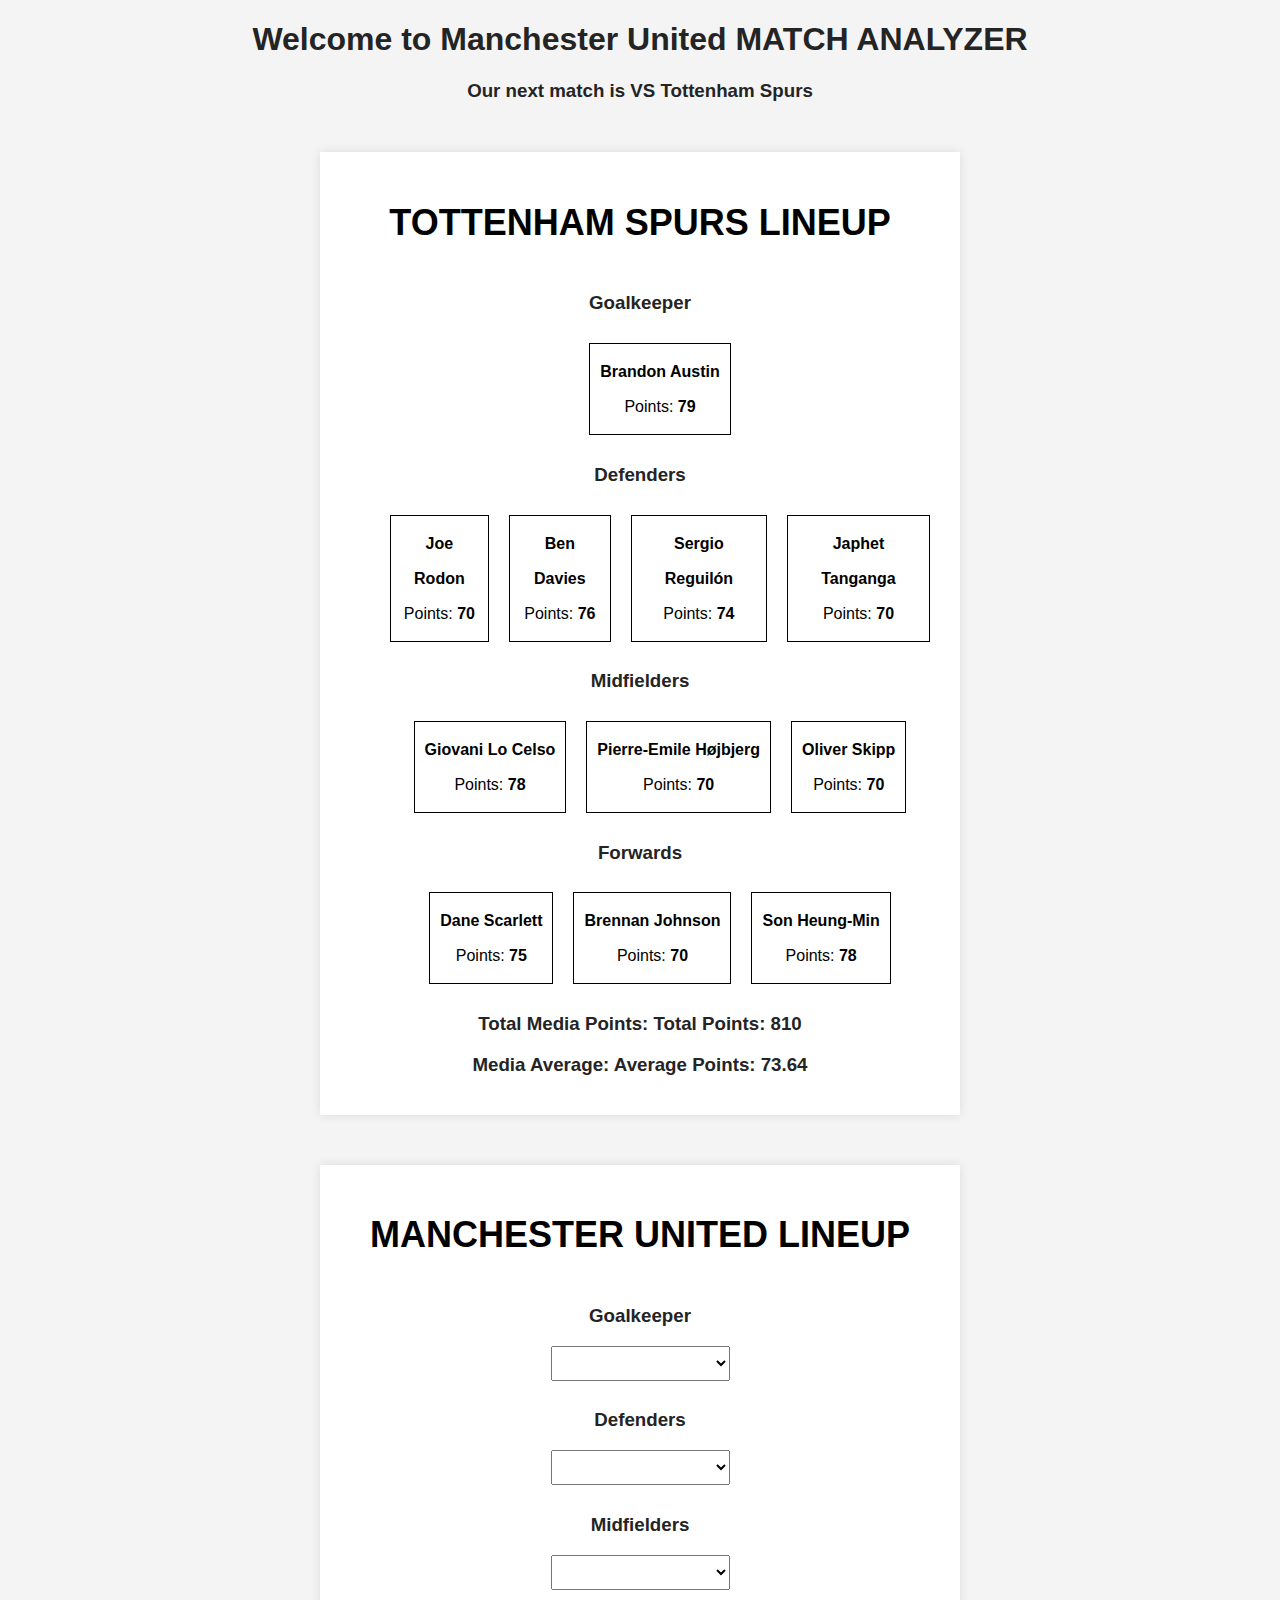
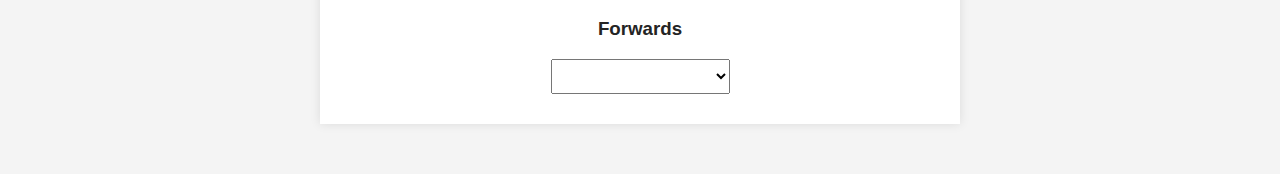
==== Exercise-1/index.html @ f25f7340 "Exercise 1 left mun squad" ====
<!DOCTYPE html>
<html lang="en">
  <head>
    <meta charset="UTF-8" />
    <meta name="viewport" content="width=device-width, initial-scale=1.0" />
    <title>Exercise 1 LVL 3 | MATCH SIMULATOR MUN VS TOT</title>
    <link rel="stylesheet" href="./styles.css" />
    <script defer src="./app.js"></script>
  </head>
  <body>
    <main>
      <h1>Welcome to Manchester United MATCH ANALYZER</h1>
      <h3>Our next match is VS Tottenham Spurs</h3>
      <section id="spurs-container" class="spurs-container">
        <h2>TOTTENHAM SPURS LINEUP</h2>
        <div id="spurs-players" class="spurs-players">
          <h3>Goalkeeper</h3>
          <ul id="goalkeeperList"></ul>

          <h3>Defenders</h3>
          <ul id="defendersList"></ul>

          <h3>Midfielders</h3>
          <ul id="midfieldersList"></ul>

          <h3>Forwards</h3>
          <ul id="forwardsList"></ul>
          <h3>Total Media Points: <span id="totalSpursPoints"></span></h3>
          <h3>Media Average: <span id="averageSpursPoints"></span></h3>
        </div>
      </section>
      <section id="mun-container" class="mun-container">
        <h2>MANCHESTER UNITED LINEUP</h2>
        <div id="mun-players" class="mun-players">
          <h3>Goalkeeper</h3>
          <select id="goalkeeperMunList">
            <option value="0" disabled>Choose 1 Goalkeeper...</option>
          </select>
          <h3>Defenders</h3>
          <select id="defendersMunList">
            <option value="0" disabled>Choose 4 Defenders...</option>
          </select>
          <h3>Midfielders</h3>
          <select id="midfieldersMunList">
            <option value="0" disabled>Choose 3 Midfielders...</option>
          </select>
          <h3>Forwards</h3>
          <select id="forwardsMunList">
            <option value="0" disabled>Choose 3 Forwards...</option>
          </select>
        </div>
      </section>
    </main>
  </body>
</html>
---- Exercise-1/styles.css ----
body {
  font-family: 'Arial', sans-serif;
  background-color: #f4f4f4;
  margin: 0;
}
main {
  flex-direction: column;
  justify-content: center;
  align-items: center;
}

.spurs-container,
.mun-container {
  display: flex;
  flex-direction: column;
  justify-content: center;
  align-items: center;
  max-width: 600px;
  margin: 50px auto;
  padding: 20px;
  background-color: #fff;
  box-shadow: 0 0 10px rgba(0, 0, 0, 0.1);
}

h1,
h3 {
  text-align: center;
  color: #242424;
}

label {
  margin-top: 10px;
}

input,
select {
  margin-bottom: 10px;
  padding: 8px;
  width: 100%;
  box-sizing: border-box;
}

button,
input[type='submit'] {
  padding: 10px;
  background-color: #4caf50;
  color: #fff;
  border: none;
  cursor: pointer;
  margin: 5px;
}

button:hover {
  background-color: #45a049;
}

h2 {
  text-align: center;
  font-size: 36px;
}

ul {
  display: flex;
  justify-content: center;
}
li {
  padding: 10px;
  margin: 10px;
  border: 1px solid black;
  line-height: 35px;
  list-style: none;
  text-align: center;
}
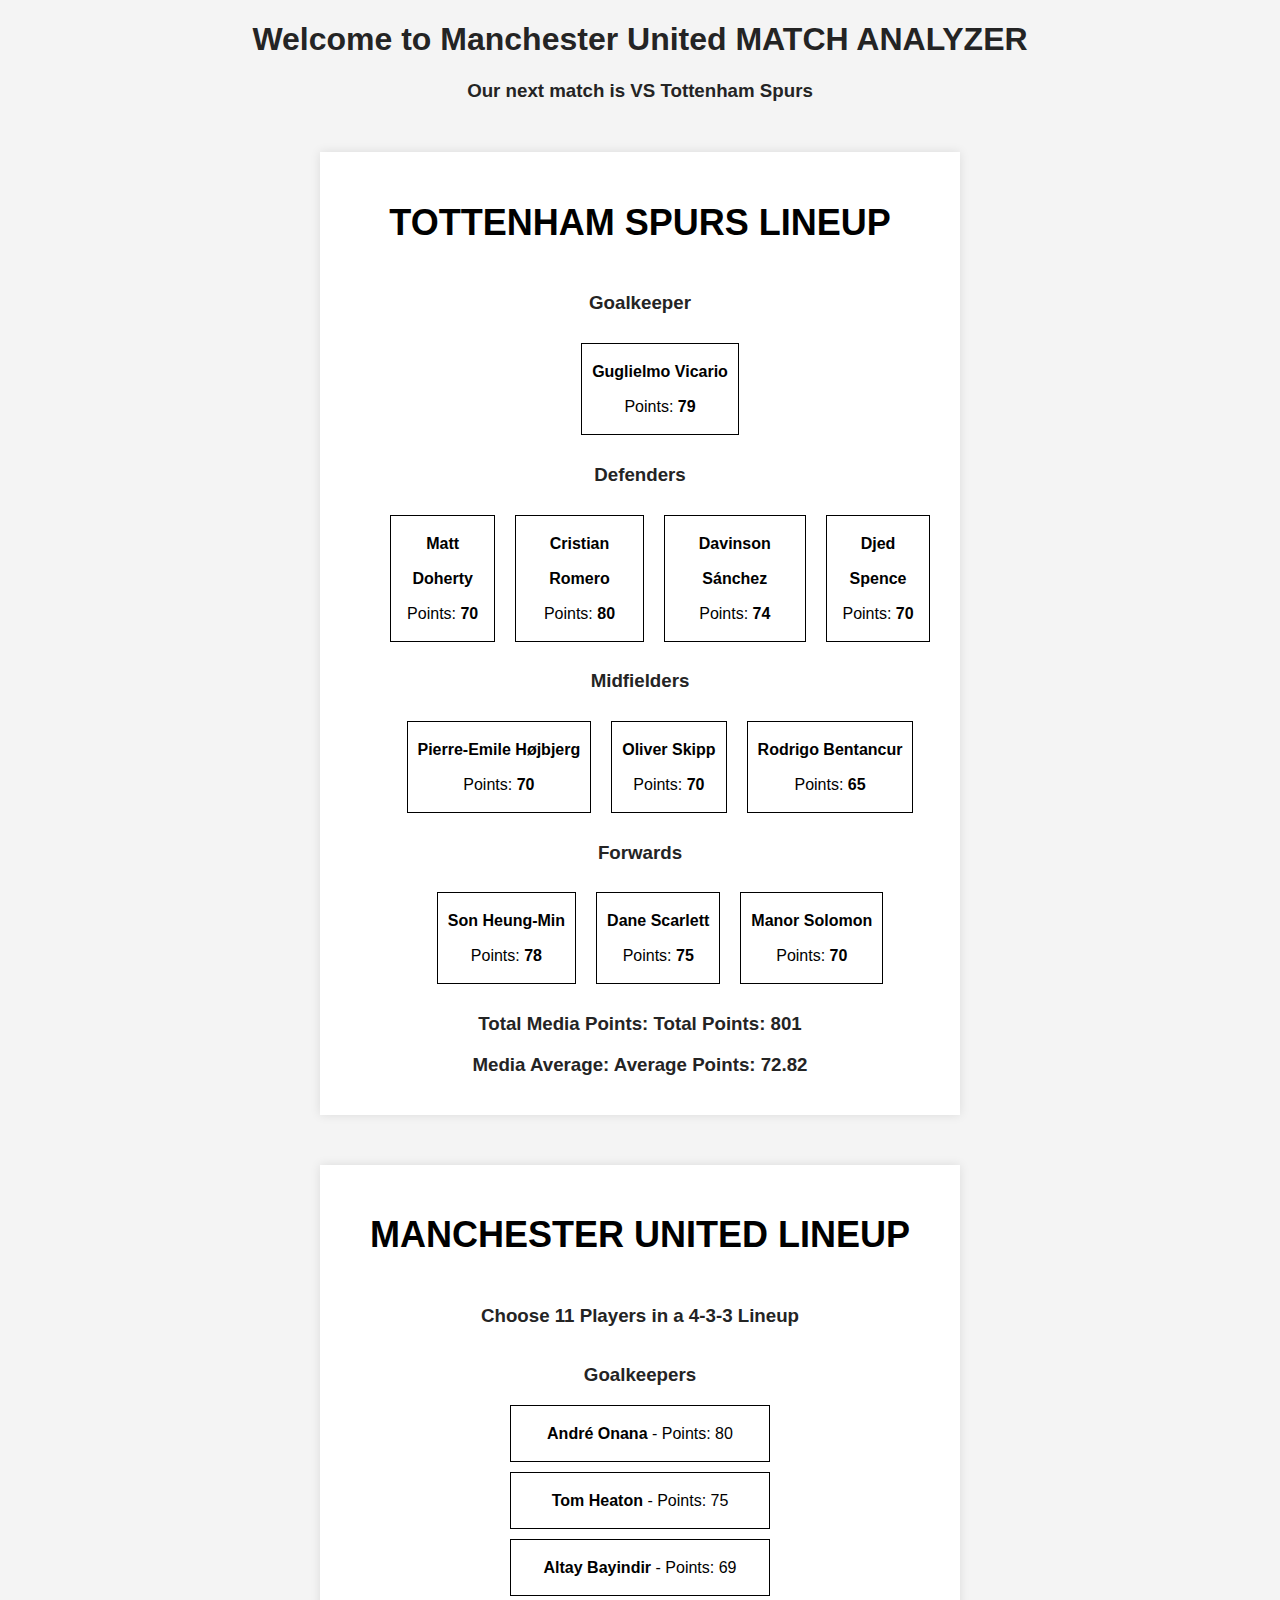
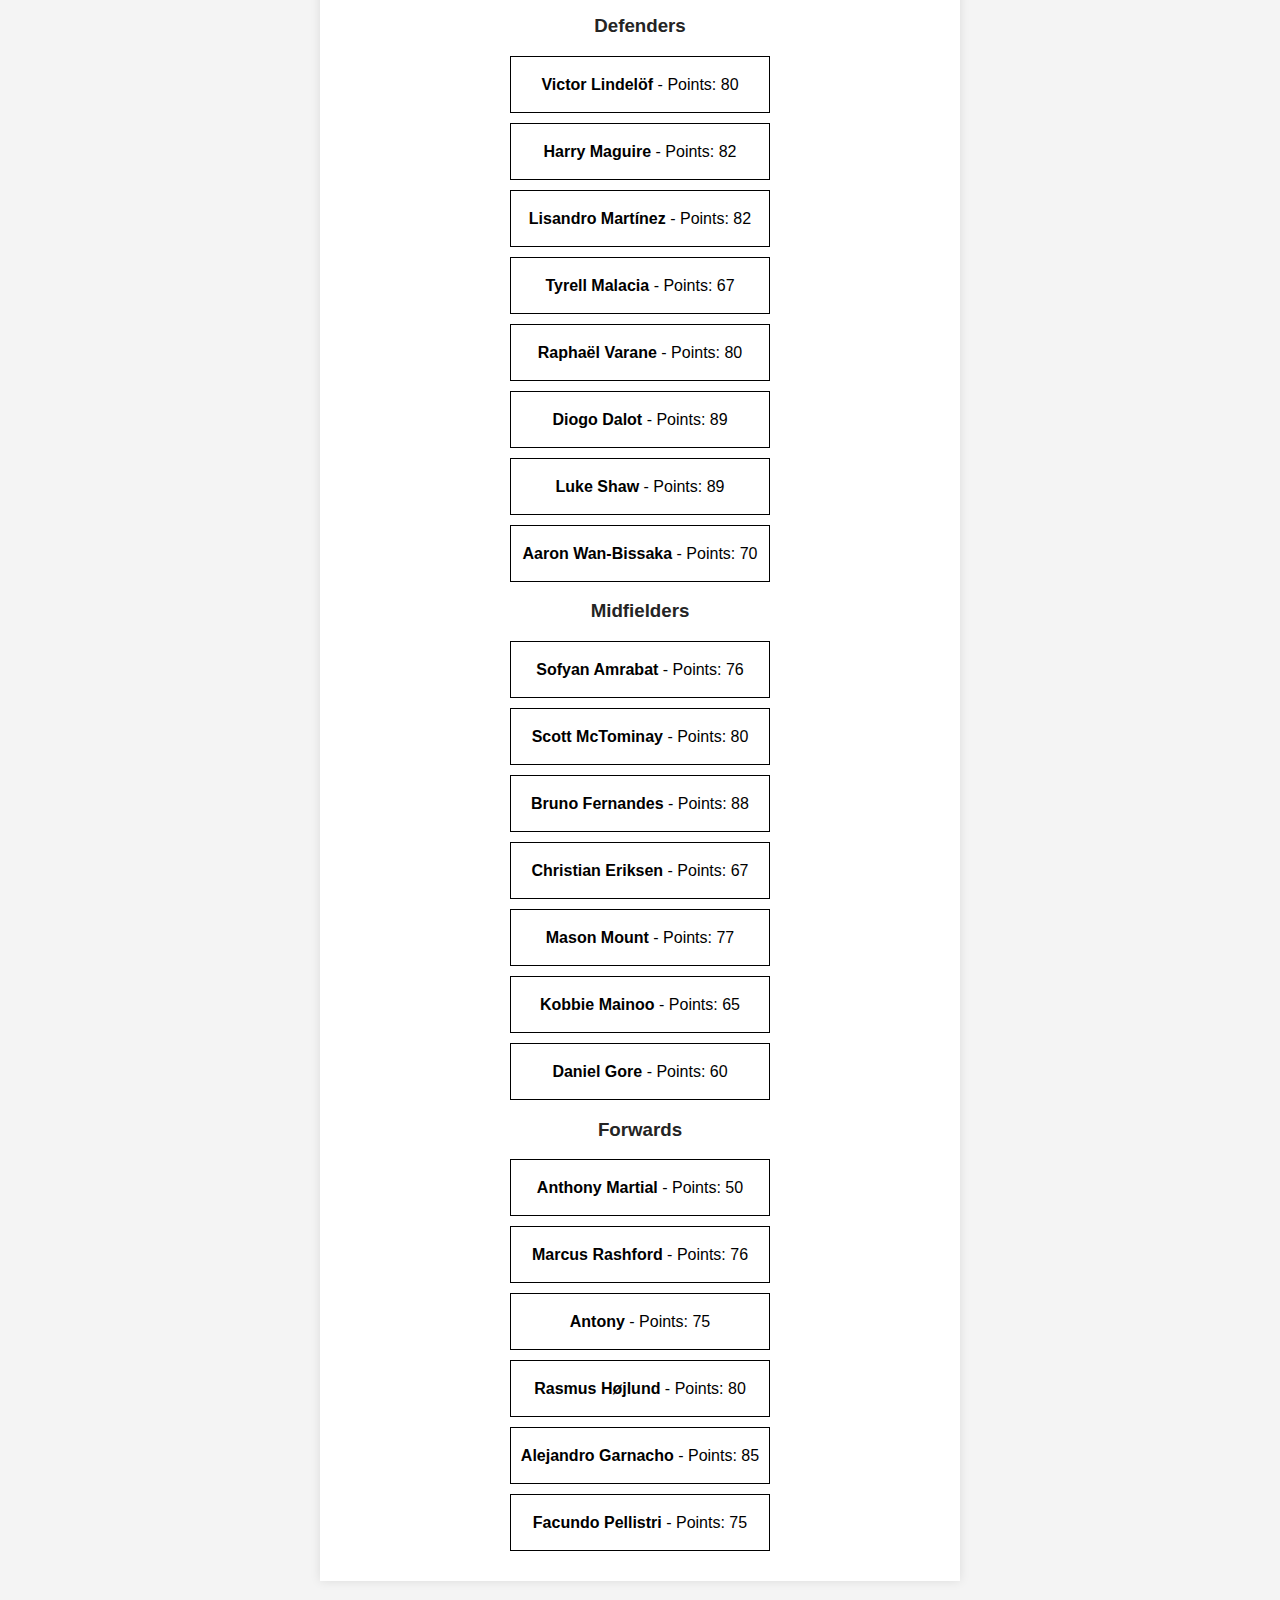
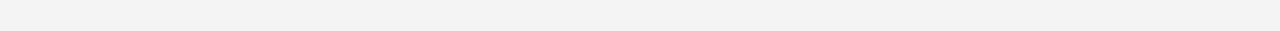
==== commit 6c78d8b1: "Finish Exercise 1" ====
--- a/Exercise-1/index.html
+++ b/Exercise-1/index.html
@@ -31,24 +31,22 @@
       </section>
       <section id="mun-container" class="mun-container">
         <h2>MANCHESTER UNITED LINEUP</h2>
+        <h3>Choose 11 Players in a 4-3-3 Lineup</h3>
         <div id="mun-players" class="mun-players">
           <h3>Goalkeeper</h3>
-          <select id="goalkeeperMunList">
-            <option value="0" disabled>Choose 1 Goalkeeper...</option>
-          </select>
+          <ul id="goalkeeperMunList"></ul>
+
           <h3>Defenders</h3>
-          <select id="defendersMunList">
-            <option value="0" disabled>Choose 4 Defenders...</option>
-          </select>
+          <ul id="defendersMunList"></ul>
+
           <h3>Midfielders</h3>
-          <select id="midfieldersMunList">
-            <option value="0" disabled>Choose 3 Midfielders...</option>
-          </select>
+          <ul id="midfieldersMunList"></ul>
+
           <h3>Forwards</h3>
-          <select id="forwardsMunList">
-            <option value="0" disabled>Choose 3 Forwards...</option>
-          </select>
+          <ul id="forwardsMunList"></ul>
         </div>
+        <button class="hidden" id="finish-btn">Finish Lineup</button>
+        <div class=".mun-container" id="result-container"></div>
       </section>
     </main>
   </body>
--- a/Exercise-1/styles.css
+++ b/Exercise-1/styles.css
@@ -71,3 +71,16 @@
   list-style: none;
   text-align: center;
 }
+.selected {
+  background-color: #4caf50; /* Cambiar el color de fondo cuando se selecciona */
+  color: #fff; /* Cambiar el color del texto cuando se selecciona */
+  font-weight: bold; /* Hacer el texto en negrita cuando se selecciona */
+}
+
+.hidden {
+  display: none;
+}
+
+.show {
+  display: flex;
+}
